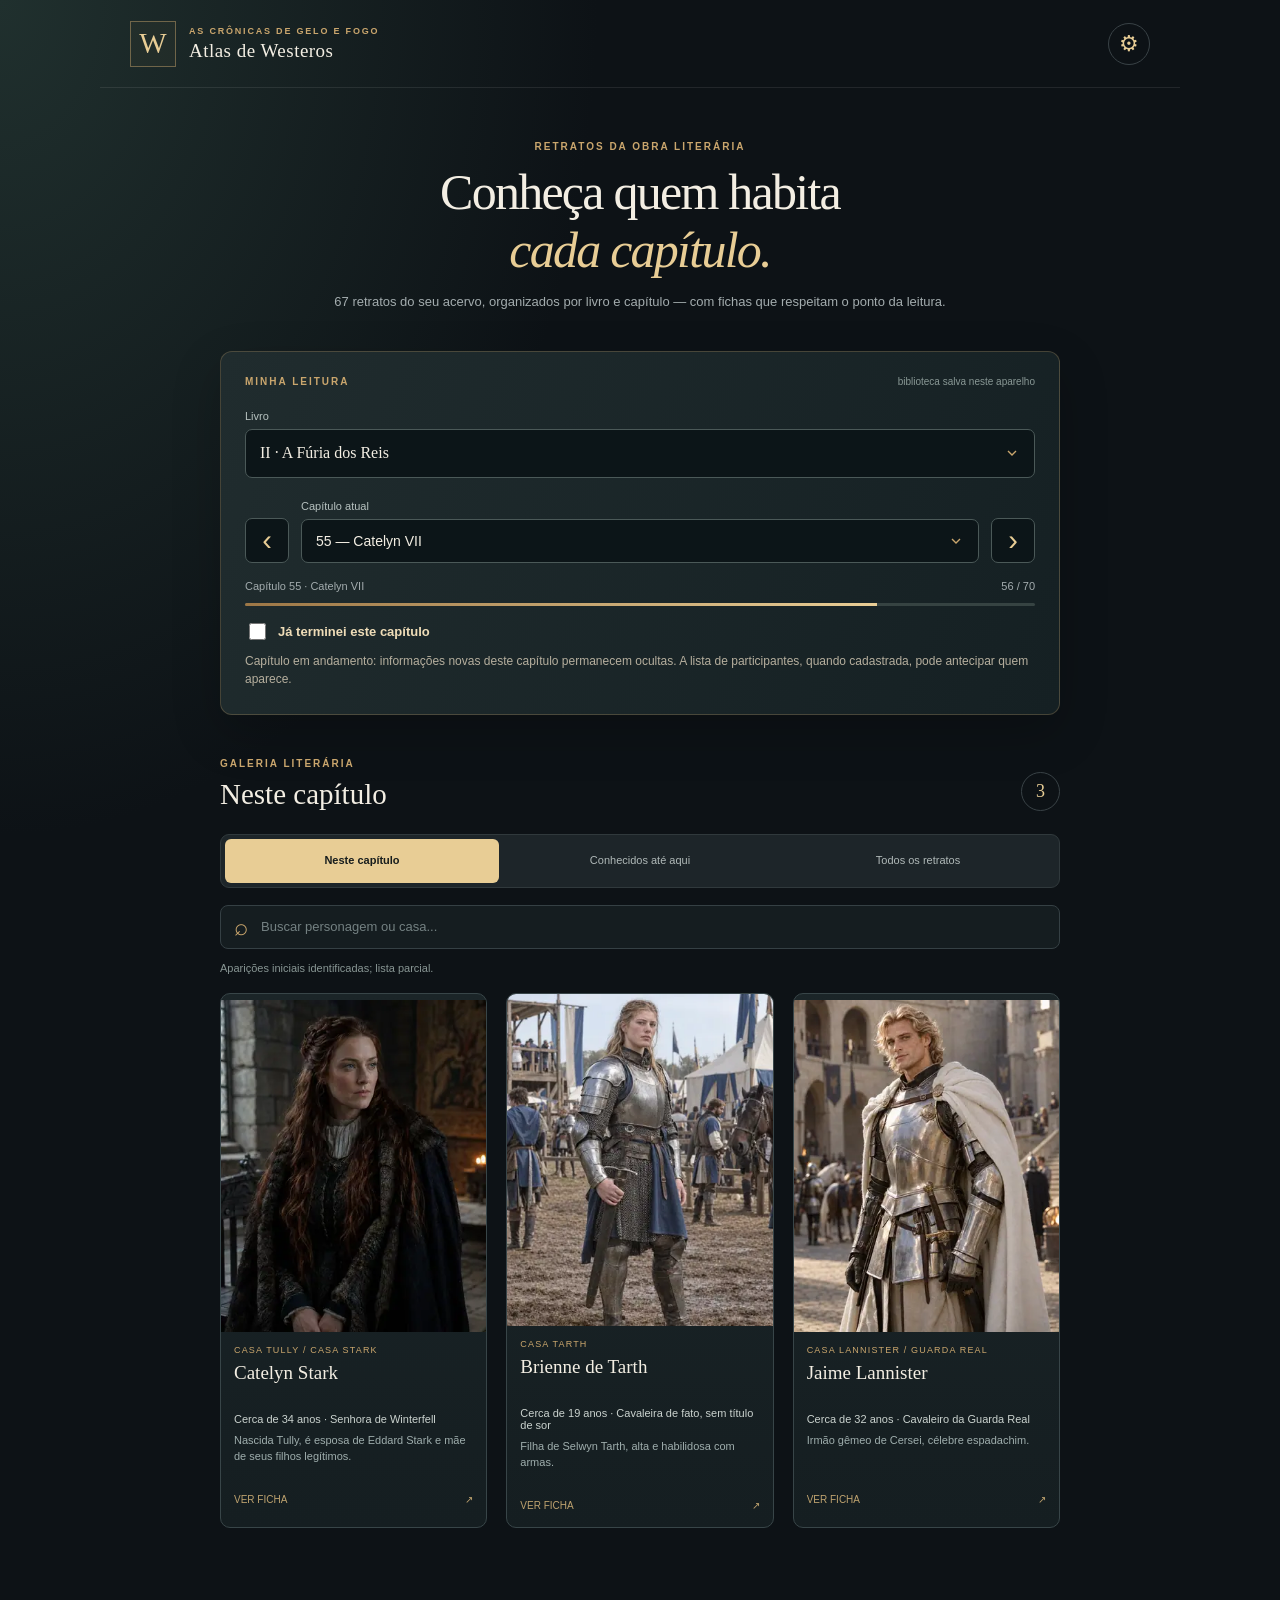
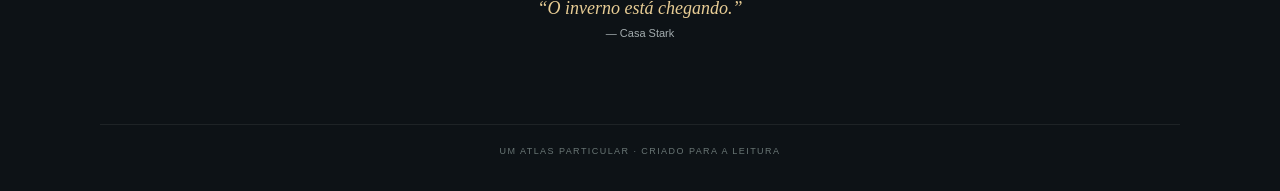
==== index.html @ f76aacb3 "Add files via upload" ====
<!doctype html>
<html lang="pt-BR">
<head>
 <meta charset="utf-8" />
 <meta name="viewport" content="width=device-width,initial-scale=1,viewport-fit=cover" />
 <meta name="theme-color" content="#10171a" />
 <meta name="apple-mobile-web-app-capable" content="yes" />
 <meta name="apple-mobile-web-app-status-bar-style" content="black-translucent" />
 <meta name="apple-mobile-web-app-title" content="Atlas Westeros" />
 <meta name="description" content="Retratos literários de Westeros, organizados por livro e capítulo, sem spoilers futuros." />
 <link rel="icon" href="icon-192.png" />
 <link rel="apple-touch-icon" href="icon-192.png" />
 <link rel="manifest" href="manifest.webmanifest" />
 <link rel="stylesheet" href="style.css" />
 <title>Atlas de Westeros</title>
 <script src="data.js" defer></script><script src="catalog.js" defer></script><script src="app.js" defer></script>
</head>
<body>
 <div id="app" class="app">
  <header class="topbar"><div class="brand"><div class="brand-icon" aria-hidden="true">W</div><div><div class="eyebrow">AS CRÔNICAS DE GELO E FOGO</div><div class="brand-name">Atlas de Westeros</div></div></div><button id="manageBtn" class="icon-btn" aria-label="Gerenciar personagens" title="Gerenciar">⚙</button></header>
  <main>
    <div class="intro-header"><p class="micro">RETRATOS DA OBRA LITERÁRIA</p><h1>Conheça quem habita<br><em>cada capítulo.</em></h1><p class="intro-text">67 retratos do seu acervo, organizados por livro e capítulo — com fichas que respeitam o ponto da leitura.</p></div>
    <section class="reading-panel" aria-label="Sua leitura"><div class="section-label">MINHA LEITURA <span class="save-indicator" id="saveIndicator">progresso salvo no aparelho</span></div>
      <label class="field-label" for="bookSelect">Livro</label><select id="bookSelect" class="book-select"></select>
      <div class="chap-row"><button id="prevBtn" class="stepper" aria-label="Capítulo anterior">‹</button><div class="chapter-container"><label class="field-label" for="chapterSelect">Capítulo atual</label><select id="chapterSelect"></select></div><button id="nextBtn" class="stepper" aria-label="Próximo capítulo">›</button></div>
      <div class="reading-meta"><span id="chapterCaption">Prólogo</span><span id="chapterCounter">01 / 73</span></div>
      <div class="progress-track"><div id="progressFill"></div></div><label class="chapter-finished"><input id="finishedToggle" type="checkbox" /> <span>Já terminei este capítulo</span></label><p class="spoiler-notice" id="spoilerNotice"></p>
    </section>
    <section class="directory"><div class="directory-top"><div><p class="micro">GALERIA LITERÁRIA</p><h2 id="directoryTitle">Personagens</h2></div><span class="count" id="characterCount">0</span></div>
      <div class="mode-switch" role="group" aria-label="Filtro da galeria"><button id="sceneMode" class="active" aria-pressed="true">Neste capítulo</button><button id="knownMode" aria-pressed="false">Conhecidos até aqui</button><button id="allMode" aria-pressed="false">Todos os retratos</button></div>
      <label class="search-wrap"><span aria-hidden="true">⌕</span><input id="searchInput" placeholder="Buscar personagem ou casa..." autocomplete="off" aria-label="Buscar personagem" /></label>
      <div class="toolbar"><span id="curationNotice">Catálogo inicial: algumas cenas ainda não estão marcadas.</span><button id="addQuick" class="text-action hidden">+ Adicionar</button></div>
      <div id="gallery" class="gallery" aria-live="polite"></div>
    </section>
    <p class="footer-quote">“O inverno está chegando.” <span>— Casa Stark</span></p>
  </main>
  <footer class="site-footer">UM ATLAS PARTICULAR · CRIADO PARA A LEITURA</footer>
 </div>
 <div class="overlay hidden" id="viewOverlay" role="dialog" aria-modal="true" aria-labelledby="viewTitle"><div class="dialog view-dialog"><button class="close-dialog" id="viewClose" aria-label="Fechar">×</button><div id="viewInner"></div></div></div>
 <div class="overlay hidden" id="editOverlay" role="dialog" aria-modal="true" aria-labelledby="editDialogTitle"><div class="dialog edit-dialog"><button class="close-dialog" id="editClose" aria-label="Fechar">×</button><div class="dialog-heading"><span class="micro">BIBLIOTECA PARTICULAR</span><h2 id="editDialogTitle">Editar personagem</h2></div>
   <form id="characterForm">
     <label>Nome<input id="fName" required maxlength="100" placeholder="Ex.: Brienne de Tarth" /></label>
     <div class="two-cols"><label>Família / casa<input id="fHouse" maxlength="90" placeholder="Ex.: Casa Stark" /></label><label>Idade nesta fase<input id="fAge" maxlength="60" placeholder="Ex.: 14 anos / não informada" /></label></div><label>Função / posição<input id="fRole" maxlength="100" placeholder="Ex.: Escudeiro, senhora de Winterfell..." /></label><label>Aparência segundo os livros<textarea id="fAppearance" maxlength="400" rows="2" placeholder="Traços físicos descritos na obra, sem atores da série."></textarea></label>
     <label>Informações breves, sem spoilers<textarea id="fNote" rows="3" maxlength="500" placeholder="Quem é este personagem neste ponto da história?"></textarea></label>
     <div class="two-cols"><label>Liberar ficha a partir de — livro<select id="fIntroBook"></select></label><label>Liberar ficha a partir de — capítulo<select id="fIntroChap"></select></label></div>
     <label class="check-line"><input type="checkbox" id="fScene" /> <span>Aparece no capítulo selecionado</span></label>
     <label class="check-line"><input type="checkbox" id="fNewPhase" /> <span>Salvar idade, casa e descrição como nova fase a partir deste capítulo (sem alterar as fases anteriores)</span></label>
     <label class="upload-zone"><span>Adicionar ou substituir retrato literário</span><small>JPG, PNG, HEIC (se compatível) • reduzido automaticamente para economizar espaço</small><input type="file" id="fImage" accept="image/*" /></label>
     <div class="form-actions"><button type="button" class="danger-action hidden" id="deleteCharacter">Excluir</button><button type="submit" class="primary-action">Salvar personagem</button></div>
   </form>
 </div></div>
 <div class="overlay hidden" id="manageOverlay" role="dialog" aria-modal="true" aria-labelledby="manageTitle"><div class="dialog manage-dialog"><button class="close-dialog" id="manageClose" aria-label="Fechar">×</button><div class="dialog-heading"><span class="micro">ADMINISTRAÇÃO DO ATLAS</span><h2 id="manageTitle">Sua biblioteca</h2></div><p class="muted">Os 67 retratos originais já estão incluídos no aplicativo. Somente as alterações feitas por você ficam guardadas neste aparelho.</p><div class="admin-actions"><button id="newCharacter" class="primary-action">+ Novo personagem</button><button id="exportBtn" class="secondary-action">Exportar backup</button><label class="secondary-action file-button">Importar backup<input type="file" accept=".json,application/json" id="importFile" /></label></div><div class="notice"><strong>Atenção:</strong> instale primeiro na Tela de Início e depois adicione os retratos. Os dados do Safari e os do app instalado podem ser separados. As aparições por capítulo estão em curadoria; as listas parciais são sinalizadas. O backup permite transferir sua coleção.</div><h3>Personagens cadastrados</h3><p class="muted" id="manageNotice"></p><div class="manage-list" id="manageList"></div><button id="resetData" class="danger-link">Restaurar acervo original</button></div></div>
 <div class="toast hidden" id="toast" role="status"></div>
</body>
</html>
---- style.css ----
:root{--bg:#0d1216;--panel:#182126;--panel2:#202a2e;--edge:#394246;--gold:#caa66d;--goldlight:#e8cd95;--ink:#f3eee3;--muted:#a3acae;--danger:#d17b72;--serif:Georgia,'Times New Roman',serif;font-family:-apple-system,BlinkMacSystemFont,'Segoe UI',sans-serif;color:var(--ink);background:var(--bg);font-synthesis:none}
*{box-sizing:border-box}body{margin:0;min-height:100vh;background:radial-gradient(ellipse at top left,#20302e 0%,transparent 33%),var(--bg);-webkit-tap-highlight-color:transparent}button,select,input,textarea{font:inherit;color:inherit}button{cursor:pointer}button:focus-visible,input:focus-visible,select:focus-visible,textarea:focus-visible{outline:2px solid var(--gold);outline-offset:2px}.hidden{display:none!important}.app{max-width:1080px;margin:0 auto;min-height:100vh}.topbar{height:88px;padding:16px 30px;display:flex;align-items:center;justify-content:space-between;border-bottom:1px solid #ffffff16}.brand{display:flex;gap:13px;align-items:center}.brand-icon{height:46px;width:46px;display:grid;place-items:center;border:1px solid #caa66d77;color:var(--goldlight);font:29px var(--serif);background:#caa66d0a}.eyebrow,.micro,.section-label{font-size:10px;letter-spacing:.2em;font-weight:700;color:var(--gold);text-transform:uppercase}.eyebrow{font-size:9px}.brand-name{font:19px var(--serif);margin-top:4px;letter-spacing:.025em}.icon-btn{background:none;border:1px solid var(--edge);border-radius:50%;width:42px;height:42px;color:var(--goldlight);font-size:22px}main{max-width:900px;padding:28px 30px 60px;margin:0 auto}.intro-header{text-align:center;margin:25px 0 38px}.intro-header h1{font:normal clamp(32px,5vw,50px)/1.15 var(--serif);letter-spacing:-.035em;margin:12px 0}.intro-header em{color:var(--goldlight);font-weight:normal}.intro-text{margin:0;color:var(--muted);font-size:13px;line-height:1.7}.reading-panel{background:linear-gradient(115deg,#202c2e,#152023);border:1px solid #cba56e42;border-radius:12px;padding:24px;box-shadow:0 18px 50px #0003}.section-label{display:flex;justify-content:space-between;align-items:center;margin-bottom:23px}.save-indicator{font-size:10px;letter-spacing:0;text-transform:none;color:#899895;font-weight:400}.field-label{display:block;color:#b7c2c0;font-size:11px;margin-bottom:7px}.book-select,.chapter-container select{appearance:none;width:100%;padding:13px 38px 13px 14px;background:#0c1518 url("data:image/svg+xml,%3Csvg xmlns='http://www.w3.org/2000/svg' width='16' height='16' viewBox='0 0 24 24' fill='none' stroke='%23caa66d' stroke-width='2'%3E%3Cpath d='m6 9 6 6 6-6'/%3E%3C/svg%3E") no-repeat right 14px center;color:var(--ink);border:1px solid #4b5958;border-radius:7px;font-size:14px}.book-select{font-family:var(--serif);font-size:16px;line-height:1.3}.chap-row{display:grid;grid-template-columns:44px 1fr 44px;align-items:end;gap:12px;margin-top:22px}.stepper{height:45px;background:#0c1518;border:1px solid #4b5958;border-radius:7px;font-size:29px;color:var(--goldlight)}.stepper:disabled{opacity:.25;cursor:not-allowed}.reading-meta{display:flex;justify-content:space-between;color:var(--muted);font-size:11px;margin-top:17px}.progress-track{height:3px;background:#364342;border-radius:10px;margin-top:11px;overflow:hidden}.progress-track>div{height:100%;width:0;background:linear-gradient(90deg,#9d7746,var(--goldlight));transition:width .3s}.directory{margin-top:43px}.directory-top{display:flex;justify-content:space-between;align-items:end}.directory-top .micro{margin:0 0 9px}.directory-top h2{font:normal 29px var(--serif);margin:0}.count{font:18px var(--serif);border:1px solid var(--edge);border-radius:50%;height:39px;width:39px;display:grid;place-items:center;color:var(--goldlight)}.mode-switch{display:grid;grid-template-columns:1fr 1fr;padding:4px;background:#1d2529;border:1px solid #30393c;border-radius:9px;gap:4px;margin-top:23px}.mode-switch button{background:transparent;color:#b0b9b8;border:0;border-radius:6px;padding:12px 5px;font-size:12px}.mode-switch button.active{color:#171d1d;background:var(--goldlight);font-weight:700}.search-wrap{display:flex;align-items:center;gap:11px;margin:17px 0 12px;background:#151d20;border:1px solid #354044;border-radius:8px;padding:0 13px;color:var(--gold);font-size:24px}.search-wrap input{background:transparent;outline:none!important;border:0;width:100%;height:42px;font-size:13px}.search-wrap input::placeholder{color:#748182}.toolbar{display:flex;justify-content:space-between;gap:12px;align-items:center;font-size:11px;color:#889694;line-height:1.4;margin-bottom:17px}.text-action{background:none;border:0;color:var(--goldlight);font-size:12px;white-space:nowrap}.gallery{display:grid;grid-template-columns:repeat(3,minmax(0,1fr));gap:19px}.character-card{border:1px solid #384548;background:linear-gradient(#1b2528,#151e21);border-radius:10px;overflow:hidden;text-align:left;min-width:0;padding:0;display:block;transition:transform .15s,border-color .15s}.character-card:active{transform:scale(.99)}.character-card:hover{border-color:#ad966c}.portrait{width:100%;aspect-ratio:4/5;object-fit:cover;object-position:top center;display:block;background:#26312f}.portrait-placeholder{aspect-ratio:4/5;display:flex;align-items:center;justify-content:center;background:radial-gradient(circle at 50% 35%,#54665c55,transparent 50%),linear-gradient(160deg,#2a3839,#101619);position:relative}.portrait-placeholder::after{content:'';border:1px solid #b09a7044;position:absolute;inset:13px}.portrait-placeholder span{color:#bfad8e;text-shadow:0 2px 14px #0007;font:clamp(36px,7vw,62px) var(--serif)}.card-body{padding:13px 13px 16px}.card-subtitle{color:var(--gold);font-size:9px;letter-spacing:.13em;text-transform:uppercase;white-space:nowrap;text-overflow:ellipsis;overflow:hidden}.card-name{font:normal 19px/1.15 var(--serif);margin:7px 0 9px;min-height:42px}.card-age{font-size:11px;color:#cbd3cf;margin-bottom:7px}.card-note{font-size:11px;color:#9faead;line-height:1.5;margin:0;display:-webkit-box;-webkit-line-clamp:3;-webkit-box-orient:vertical;overflow:hidden;min-height:49px}.card-foot{margin-top:13px;color:#bfa36f;font-size:10px;display:flex;justify-content:space-between}.empty{grid-column:1/-1;text-align:center;border:1px dashed var(--edge);border-radius:11px;padding:50px 20px;color:var(--muted)}.empty .empty-icon{font:43px var(--serif);color:var(--gold)}.empty h3{color:var(--ink);font:24px var(--serif);margin:14px 0 8px}.empty p{max-width:370px;margin:auto;font-size:13px;line-height:1.7}.footer-quote{text-align:center;font:italic 18px var(--serif);color:var(--goldlight);margin:70px 0 25px}.footer-quote span{display:block;font:11px sans-serif;color:var(--muted);margin-top:8px}.site-footer{border-top:1px solid #ffffff12;text-align:center;color:#697675;font-size:9px;letter-spacing:.16em;padding:21px 15px 35px}.overlay{position:fixed;inset:0;z-index:20;background:#05080be6;backdrop-filter:blur(9px);display:flex;align-items:center;justify-content:center;padding:18px}.dialog{position:relative;border:1px solid #67583e;background:#182126;border-radius:12px;max-width:610px;width:100%;max-height:90vh;overflow:auto;box-shadow:0 20px 60px #000a}.close-dialog{position:absolute;z-index:2;right:12px;top:10px;border:1px solid #a6a59d55;background:#141c20df;color:var(--ink);border-radius:50%;width:38px;height:38px;font-size:26px}.view-dialog{max-width:520px}.view-portrait{max-height:57vh;width:100%;object-fit:contain;display:block;background:#0e1519}.view-placeholder{height:260px;display:grid;place-items:center;font:90px var(--serif);color:var(--gold)}.view-text{padding:24px}.view-text h2{font:32px var(--serif);margin:6px 0 13px}.view-text p{line-height:1.75;color:#c2cbc6;margin:12px 0 0}.view-text .view-age{font-size:13px;color:var(--goldlight)}.view-edit{border:1px solid #a98a57;background:none;border-radius:7px;color:var(--goldlight);padding:12px 20px;margin-top:20px}.edit-dialog,.manage-dialog{padding:26px}.dialog-heading{padding-right:30px;margin-bottom:20px}.dialog-heading h2{font:29px var(--serif);margin:10px 0 0}.edit-dialog form{display:grid;gap:15px}.edit-dialog label:not(.check-line,.upload-zone){display:grid;gap:7px;font-size:12px;color:#d7ded8}.edit-dialog input:not([type=checkbox],[type=file]),.edit-dialog textarea,.edit-dialog select{width:100%;background:#0b1518;border:1px solid #475153;border-radius:7px;padding:12px;font-size:14px;color:var(--ink)}.edit-dialog textarea{resize:vertical}.two-cols{display:grid;grid-template-columns:1fr 1fr;gap:12px}.check-line{display:flex;gap:10px;align-items:start;font-size:12px;color:#c2c9c5;line-height:1.5}.check-line input{accent-color:var(--gold);width:17px;height:17px;flex-shrink:0}.upload-zone{display:grid;gap:7px;border:1px dashed #8f7c5c;background:#caa66d0b;border-radius:8px;padding:15px;font-size:13px}.upload-zone small{color:var(--muted);line-height:1.5}.upload-zone input{font-size:11px;width:100%;min-width:0}.form-actions{display:flex;justify-content:space-between;align-items:center;gap:14px;margin-top:10px}.primary-action,.secondary-action{background:var(--goldlight);border:1px solid var(--goldlight);color:#142021;border-radius:7px;font-size:12px;padding:12px 17px;font-weight:700;text-align:center}.secondary-action{background:transparent;color:var(--goldlight)}.danger-action,.danger-link{background:none;border:0;color:var(--danger);font-size:12px;padding:10px 0}.muted{color:var(--muted);font-size:13px;line-height:1.7}.admin-actions{display:grid;grid-template-columns:1fr 1fr;gap:10px;margin:18px 0}.admin-actions #newCharacter{grid-column:1/-1}.file-button{position:relative;overflow:hidden;cursor:pointer}.file-button input{position:absolute;inset:0;opacity:0;cursor:pointer}.notice{background:#8d70451a;border-left:2px solid var(--gold);padding:13px;font-size:12px;color:#c6c4b7;line-height:1.7}.manage-dialog h3{font:21px var(--serif);margin:24px 0 12px}.manage-list{max-height:260px;overflow:auto;border:1px solid #384548;border-radius:8px}.manage-item{display:flex;justify-content:space-between;align-items:center;gap:15px;padding:13px;border-bottom:1px solid #384548;font-size:13px}.manage-item:last-child{border:0}.manage-item small{display:block;color:#9ba7a6;font-size:11px;margin-top:4px}.manage-item button{background:none;color:var(--goldlight);border:1px solid #6d654d;border-radius:6px;padding:7px 10px}.danger-link{margin-top:20px;text-decoration:underline}.toast{position:fixed;bottom:calc(24px + env(safe-area-inset-bottom));left:50%;transform:translateX(-50%);z-index:70;background:#e8cd95;color:#182126;border-radius:30px;padding:12px 22px;font-size:12px;max-width:90vw;text-align:center;box-shadow:0 10px 50px #0008}
@media(max-width:690px){.topbar{height:77px;padding:12px 17px}.brand-icon{height:39px;width:39px;font-size:25px}.brand-name{font-size:17px}.eyebrow{font-size:8px}.intro-header{margin:20px 0 29px}.intro-header h1{font-size:34px}.intro-text{max-width:310px;margin:auto}.reading-panel{padding:20px 17px}.section-label{gap:8px}.save-indicator{font-size:9px}main{padding:16px 16px 50px}.gallery{grid-template-columns:repeat(2,minmax(0,1fr));gap:12px}.card-body{padding:11px}.card-name{font-size:18px}.card-note{font-size:10px}.card-subtitle{font-size:8px}.directory{margin-top:34px}.directory-top h2{font-size:27px}.dialog{max-height:93vh}.overlay{padding:10px}.edit-dialog,.manage-dialog{padding:21px 17px}.two-cols{grid-template-columns:1fr}.footer-quote{margin-top:55px}.mode-switch button{font-size:11px}.stepper{font-size:27px}.chap-row{grid-template-columns:40px 1fr 40px;gap:8px}}
@media(max-width:360px){.brand-icon{display:none}.intro-header h1{font-size:30px}.card-name{font-size:16px}.toolbar{font-size:10px}}

.chapter-finished{margin-top:14px;display:flex;align-items:center;gap:9px;cursor:pointer;color:#efddb8;font-size:13px;font-weight:600}.chapter-finished input{width:17px;height:17px;accent-color:#c9a86c}.spoiler-notice{font-size:12px;line-height:1.5;color:#b6af9e;margin:9px 0 2px}.mode-switch button:disabled{opacity:.38;cursor:not-allowed}.view-text strong{color:#d6bb83}
/* Atlas v3: navigation for scene / known / complete user-provided archive */
.mode-switch{grid-template-columns:1fr 1fr 1fr}
.mode-switch button{font-size:11px;line-height:1.25;min-height:44px}
@media(max-width:420px){.mode-switch button{font-size:10px;padding:11px 3px}}
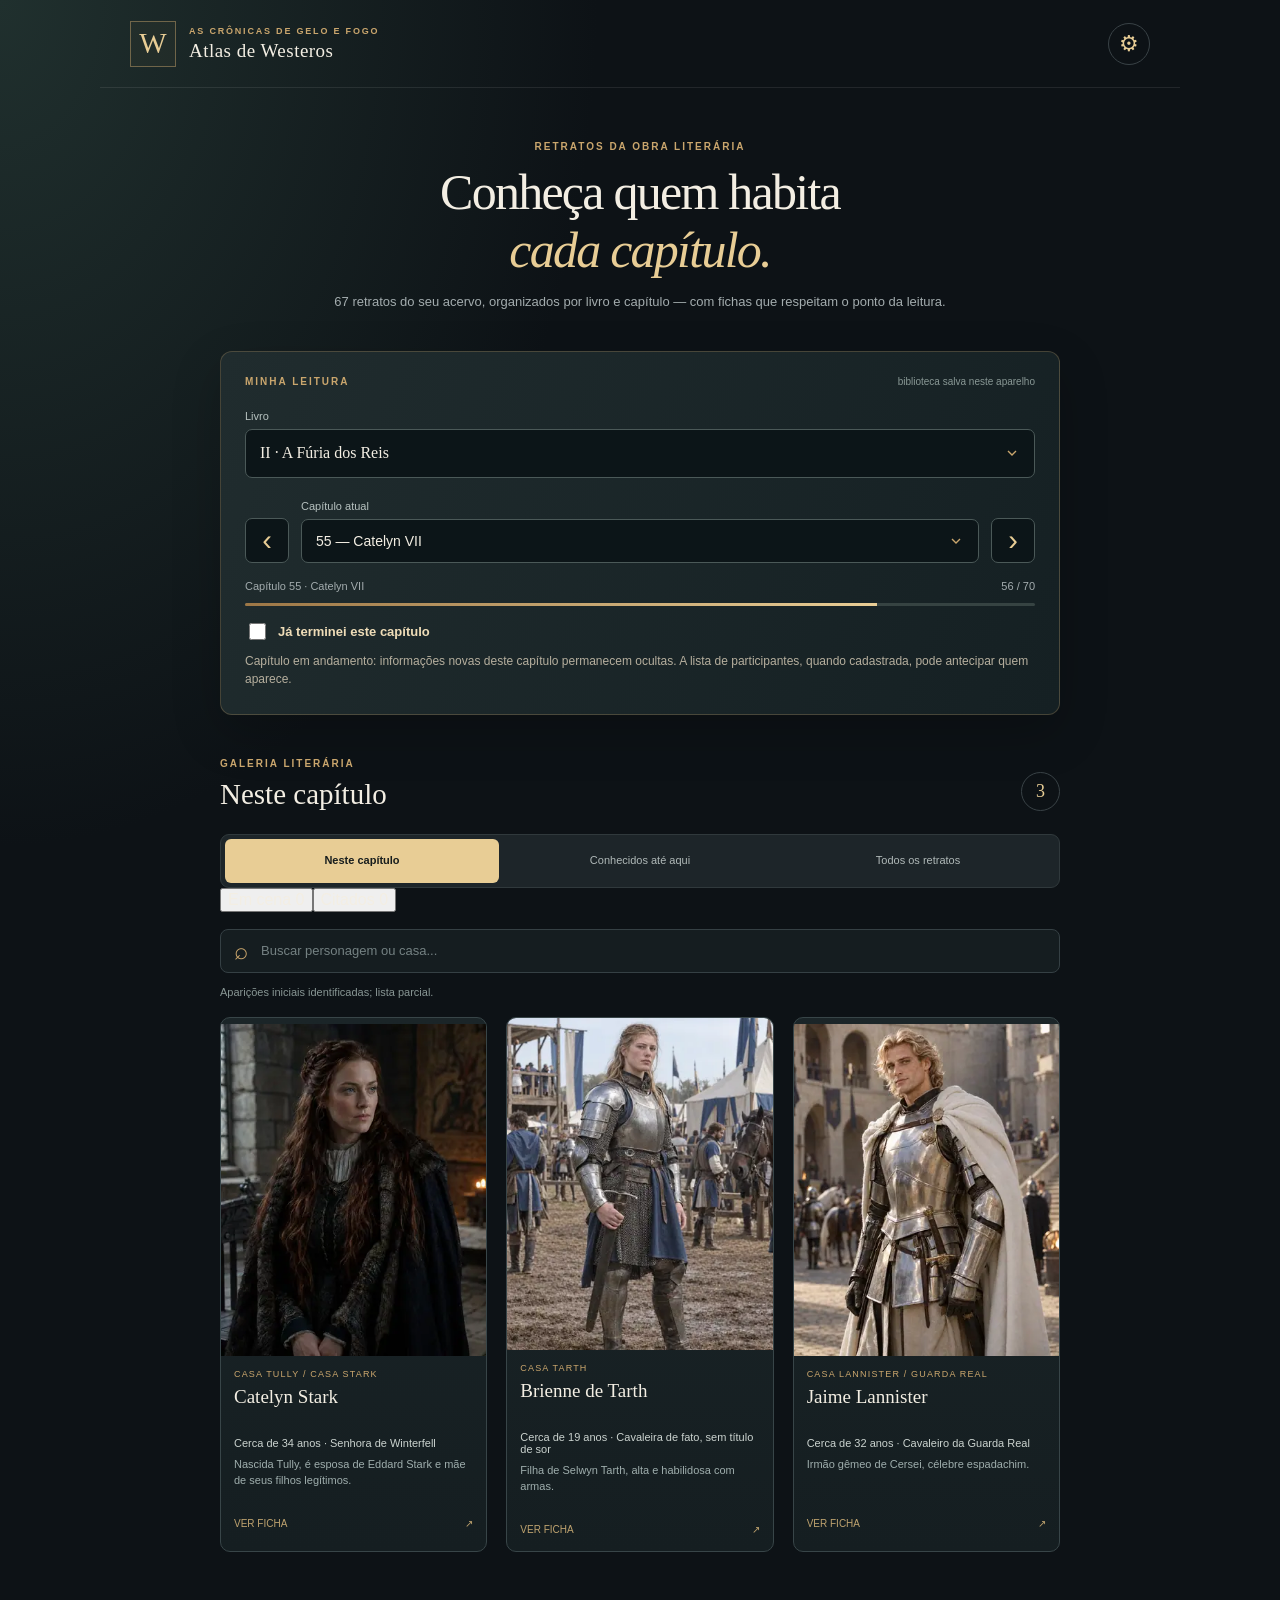
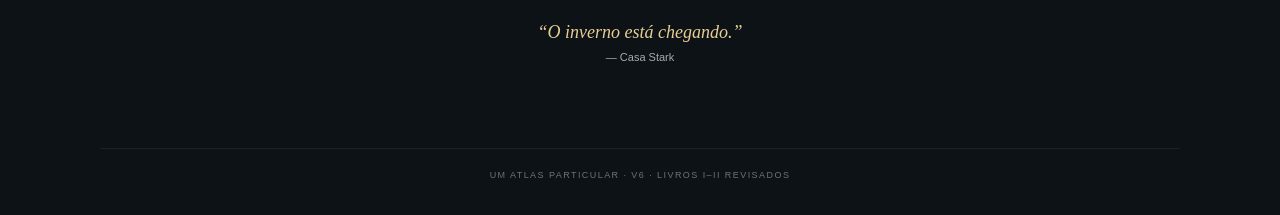
==== commit 7b3dd719: "Add files via upload" ====
--- a/index.html
+++ b/index.html
@@ -13,7 +13,7 @@
  <link rel="manifest" href="manifest.webmanifest" />
  <link rel="stylesheet" href="style.css" />
  <title>Atlas de Westeros</title>
- <script src="data.js" defer></script><script src="catalog.js" defer></script><script src="app.js" defer></script>
+ <script src="data.js" defer></script><script src="catalog.js" defer></script><script src="chapters.js" defer></script><script src="app.js" defer></script>
 </head>
 <body>
  <div id="app" class="app">
@@ -28,13 +28,14 @@
     </section>
     <section class="directory"><div class="directory-top"><div><p class="micro">GALERIA LITERÁRIA</p><h2 id="directoryTitle">Personagens</h2></div><span class="count" id="characterCount">0</span></div>
       <div class="mode-switch" role="group" aria-label="Filtro da galeria"><button id="sceneMode" class="active" aria-pressed="true">Neste capítulo</button><button id="knownMode" aria-pressed="false">Conhecidos até aqui</button><button id="allMode" aria-pressed="false">Todos os retratos</button></div>
+      <div id="sceneSubtabs" class="scene-subtabs" role="group" aria-label="Tipo de participação no capítulo"><button type="button" id="showPresent" class="selected" aria-pressed="true">Em cena <span class="tab-counter" id="presentCount">0</span></button><button type="button" id="showMentions" aria-pressed="false">Citados <span class="tab-counter" id="mentionCount">0</span></button></div>
       <label class="search-wrap"><span aria-hidden="true">⌕</span><input id="searchInput" placeholder="Buscar personagem ou casa..." autocomplete="off" aria-label="Buscar personagem" /></label>
       <div class="toolbar"><span id="curationNotice">Catálogo inicial: algumas cenas ainda não estão marcadas.</span><button id="addQuick" class="text-action hidden">+ Adicionar</button></div>
-      <div id="gallery" class="gallery" aria-live="polite"></div>
+      <div id="gallery" class="gallery" aria-live="polite"></div><div id="unpictured" class="unpictured hidden"></div><p id="castFootnote" class="cast-footnote hidden"></p>
     </section>
     <p class="footer-quote">“O inverno está chegando.” <span>— Casa Stark</span></p>
   </main>
-  <footer class="site-footer">UM ATLAS PARTICULAR · CRIADO PARA A LEITURA</footer>
+  <footer class="site-footer">UM ATLAS PARTICULAR · V6 · LIVROS I–II REVISADOS</footer>
  </div>
  <div class="overlay hidden" id="viewOverlay" role="dialog" aria-modal="true" aria-labelledby="viewTitle"><div class="dialog view-dialog"><button class="close-dialog" id="viewClose" aria-label="Fechar">×</button><div id="viewInner"></div></div></div>
  <div class="overlay hidden" id="editOverlay" role="dialog" aria-modal="true" aria-labelledby="editDialogTitle"><div class="dialog edit-dialog"><button class="close-dialog" id="editClose" aria-label="Fechar">×</button><div class="dialog-heading"><span class="micro">BIBLIOTECA PARTICULAR</span><h2 id="editDialogTitle">Editar personagem</h2></div>
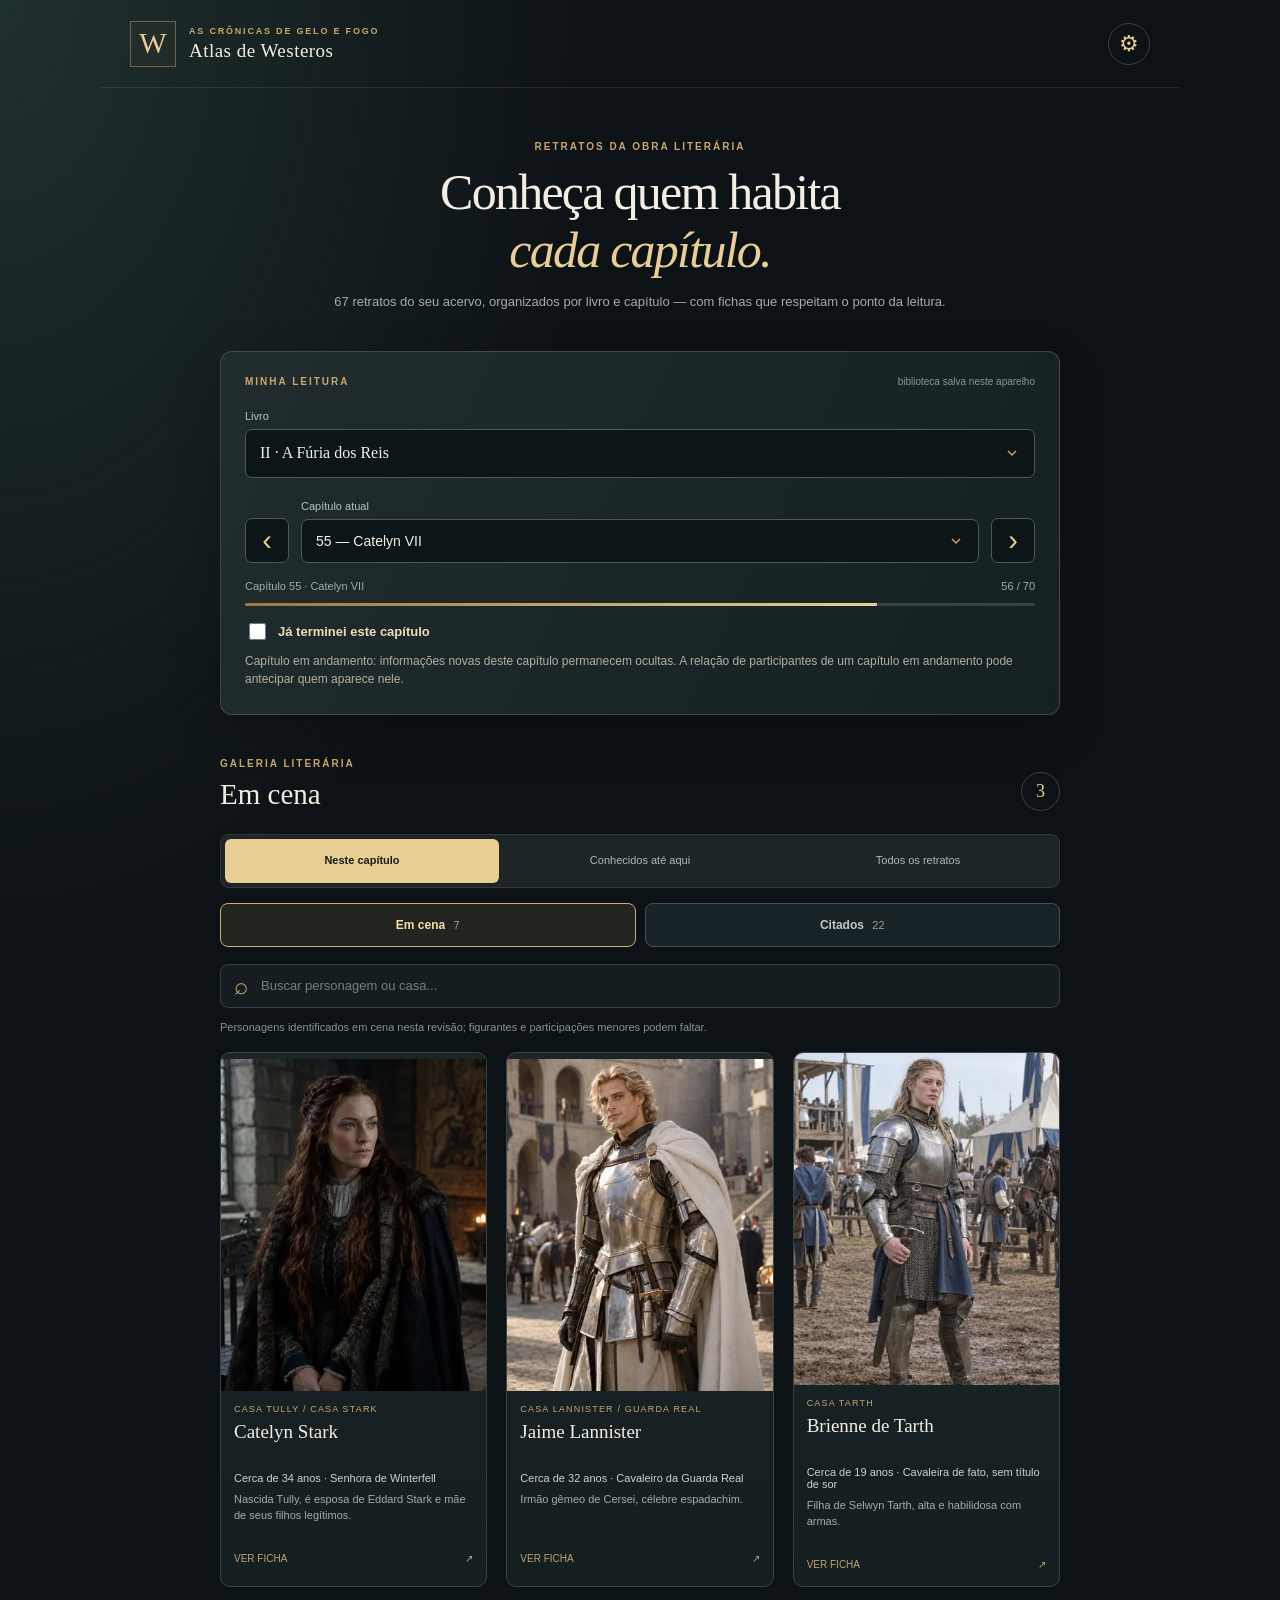
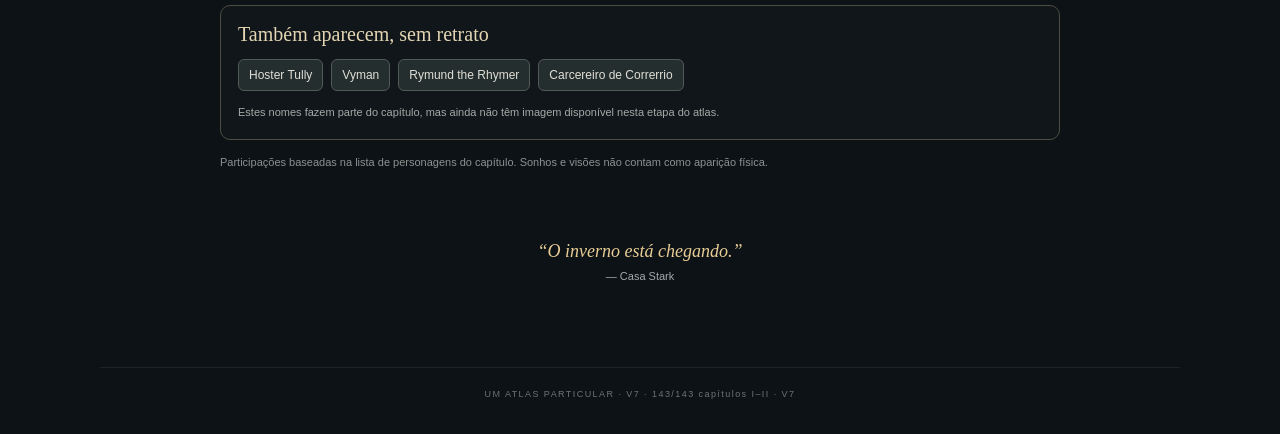
==== commit e08640d2: "Add files via upload" ====
--- a/index.html
+++ b/index.html
@@ -11,9 +11,9 @@
  <link rel="icon" href="icon-192.png" />
  <link rel="apple-touch-icon" href="icon-192.png" />
  <link rel="manifest" href="manifest.webmanifest" />
- <link rel="stylesheet" href="style.css" />
+ <link rel="stylesheet" href="style.css?v=v7-20261116" />
  <title>Atlas de Westeros</title>
- <script src="data.js" defer></script><script src="catalog.js" defer></script><script src="chapters.js" defer></script><script src="app.js" defer></script>
+ <script src="data.js?v=v7-20261116" defer></script><script src="catalog.js?v=v7-20261116" defer></script><script src="chapters.js?v=v7-20261116" defer></script><script src="app.js?v=v7-20261116" defer></script>
 </head>
 <body>
  <div id="app" class="app">
@@ -35,7 +35,7 @@
     </section>
     <p class="footer-quote">“O inverno está chegando.” <span>— Casa Stark</span></p>
   </main>
-  <footer class="site-footer">UM ATLAS PARTICULAR · V6 · LIVROS I–II REVISADOS</footer>
+  <footer class="site-footer">UM ATLAS PARTICULAR · V7 · <span id="buildHealth">verificando base…</span></footer>
  </div>
  <div class="overlay hidden" id="viewOverlay" role="dialog" aria-modal="true" aria-labelledby="viewTitle"><div class="dialog view-dialog"><button class="close-dialog" id="viewClose" aria-label="Fechar">×</button><div id="viewInner"></div></div></div>
  <div class="overlay hidden" id="editOverlay" role="dialog" aria-modal="true" aria-labelledby="editDialogTitle"><div class="dialog edit-dialog"><button class="close-dialog" id="editClose" aria-label="Fechar">×</button><div class="dialog-heading"><span class="micro">BIBLIOTECA PARTICULAR</span><h2 id="editDialogTitle">Editar personagem</h2></div>
@@ -50,7 +50,7 @@
      <div class="form-actions"><button type="button" class="danger-action hidden" id="deleteCharacter">Excluir</button><button type="submit" class="primary-action">Salvar personagem</button></div>
    </form>
  </div></div>
- <div class="overlay hidden" id="manageOverlay" role="dialog" aria-modal="true" aria-labelledby="manageTitle"><div class="dialog manage-dialog"><button class="close-dialog" id="manageClose" aria-label="Fechar">×</button><div class="dialog-heading"><span class="micro">ADMINISTRAÇÃO DO ATLAS</span><h2 id="manageTitle">Sua biblioteca</h2></div><p class="muted">Os 67 retratos originais já estão incluídos no aplicativo. Somente as alterações feitas por você ficam guardadas neste aparelho.</p><div class="admin-actions"><button id="newCharacter" class="primary-action">+ Novo personagem</button><button id="exportBtn" class="secondary-action">Exportar backup</button><label class="secondary-action file-button">Importar backup<input type="file" accept=".json,application/json" id="importFile" /></label></div><div class="notice"><strong>Atenção:</strong> instale primeiro na Tela de Início e depois adicione os retratos. Os dados do Safari e os do app instalado podem ser separados. As aparições por capítulo estão em curadoria; as listas parciais são sinalizadas. O backup permite transferir sua coleção.</div><h3>Personagens cadastrados</h3><p class="muted" id="manageNotice"></p><div class="manage-list" id="manageList"></div><button id="resetData" class="danger-link">Restaurar acervo original</button></div></div>
+ <div class="overlay hidden" id="manageOverlay" role="dialog" aria-modal="true" aria-labelledby="manageTitle"><div class="dialog manage-dialog"><button class="close-dialog" id="manageClose" aria-label="Fechar">×</button><div class="dialog-heading"><span class="micro">ADMINISTRAÇÃO DO ATLAS</span><h2 id="manageTitle">Sua biblioteca</h2></div><p class="muted">Os 67 retratos originais já estão incluídos no aplicativo. Somente as alterações feitas por você ficam guardadas neste aparelho.</p><div class="admin-actions"><button id="newCharacter" class="primary-action">+ Novo personagem</button><button id="exportBtn" class="secondary-action">Exportar backup</button><label class="secondary-action file-button">Importar backup<input type="file" accept=".json,application/json" id="importFile" /></label></div><div class="update-box"><strong>Versão e atualização</strong><p id="updateDiag" aria-live="polite">Verificando os arquivos do Atlas…</p><div class="update-actions"><button class="secondary-action" id="checkUpdateBtn" type="button">Conferir publicação</button><button class="secondary-action" id="reloadAppBtn" type="button">Recarregar arquivos</button></div></div><div class="notice"><strong>Atenção:</strong> instale primeiro na Tela de Início e depois adicione os retratos. Os dados do Safari e os do app instalado podem ser separados. As aparições por capítulo estão em curadoria; as listas parciais são sinalizadas. O backup permite transferir sua coleção.</div><h3>Personagens cadastrados</h3><p class="muted" id="manageNotice"></p><div class="manage-list" id="manageList"></div><button id="resetData" class="danger-link">Restaurar acervo original</button></div></div>
  <div class="toast hidden" id="toast" role="status"></div>
 </body>
 </html>
--- a/style.css
+++ b/style.css
@@ -8,3 +8,27 @@
 .mode-switch{grid-template-columns:1fr 1fr 1fr}
 .mode-switch button{font-size:11px;line-height:1.25;min-height:44px}
 @media(max-width:420px){.mode-switch button{font-size:10px;padding:11px 3px}}
+
+/* v4 — cast entries: in-scene versus plot-relevant mentions */
+.scene-subtabs{display:grid;grid-template-columns:1fr 1fr;gap:9px;margin:15px 0 13px}
+.scene-subtabs button{background:#172326;border:1px solid #465053;color:#c3c8c4;border-radius:8px;min-height:44px;padding:10px 12px;font-size:12px;font-weight:700;cursor:pointer}
+.scene-subtabs button.selected{border-color:#c9ae77;background:#c8a86b1d;color:#f5dfac}
+.scene-subtabs button:disabled{opacity:.4}
+.tab-counter{font-size:11px;font-weight:400;margin-left:5px;color:#ad9b78}
+.unpictured{border:1px solid #4d4c43;border-radius:10px;background:#ffffff04;padding:17px;margin-top:18px}
+.unpictured h3{font:20px var(--serif);color:#e4d6b4;margin:0 0 13px}
+.unpictured p{font-size:11px;color:#a4aaa7;line-height:1.6;margin:13px 0 0}
+.name-chips{display:flex;flex-wrap:wrap;gap:8px}
+.name-chip{display:inline-flex;background:#252e2f;border:1px solid #515a57;color:#e0dfd7;font-size:12px;padding:8px 10px;border-radius:6px}
+.vision-group{margin-top:17px;padding-top:15px;border-top:1px solid #495150}
+.vision-group h3{font-size:16px}
+.vision-chip{color:#c7c9d4;border-color:#6a6a80;background:#34354155}
+.cast-footnote{color:#899490;font-size:11px;line-height:1.6;margin:14px 0 0}
+@media(max-width:420px){.scene-subtabs button{font-size:11px}.name-chip{font-size:11px}}
+
+/* V7 — diagnóstico e atualização sem apagar armazenamento local */
+.update-box{margin-top:16px;padding:15px;background:#111b1f;border:1px solid #5e5644;border-radius:8px;}
+.update-box strong{color:var(--goldlight);font-size:14px;}
+.update-box p{font-size:12px;color:#c7cfc8;line-height:1.55;margin:9px 0 12px;overflow-wrap:anywhere;}
+.update-actions{display:flex;flex-wrap:wrap;gap:8px;}
+.update-actions .secondary-action{flex:1 1 135px;padding:11px 9px;cursor:pointer;}
